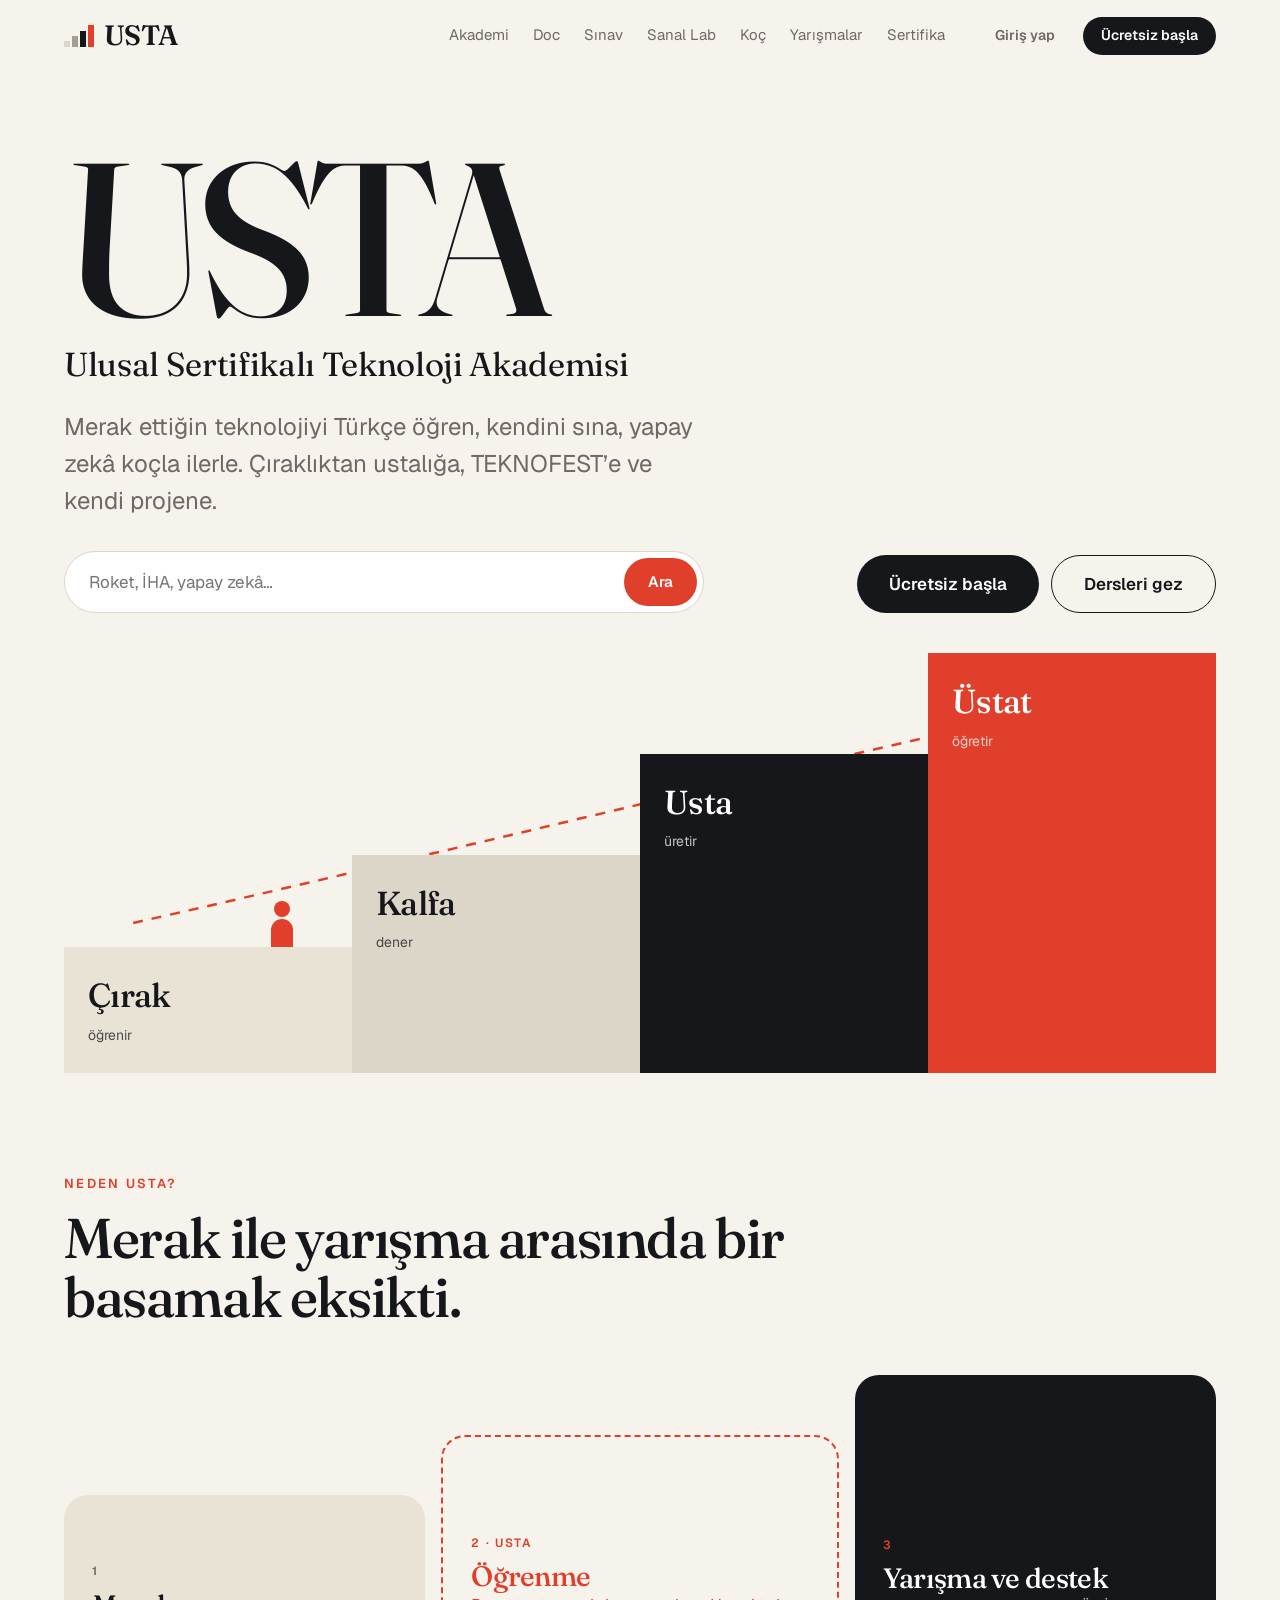
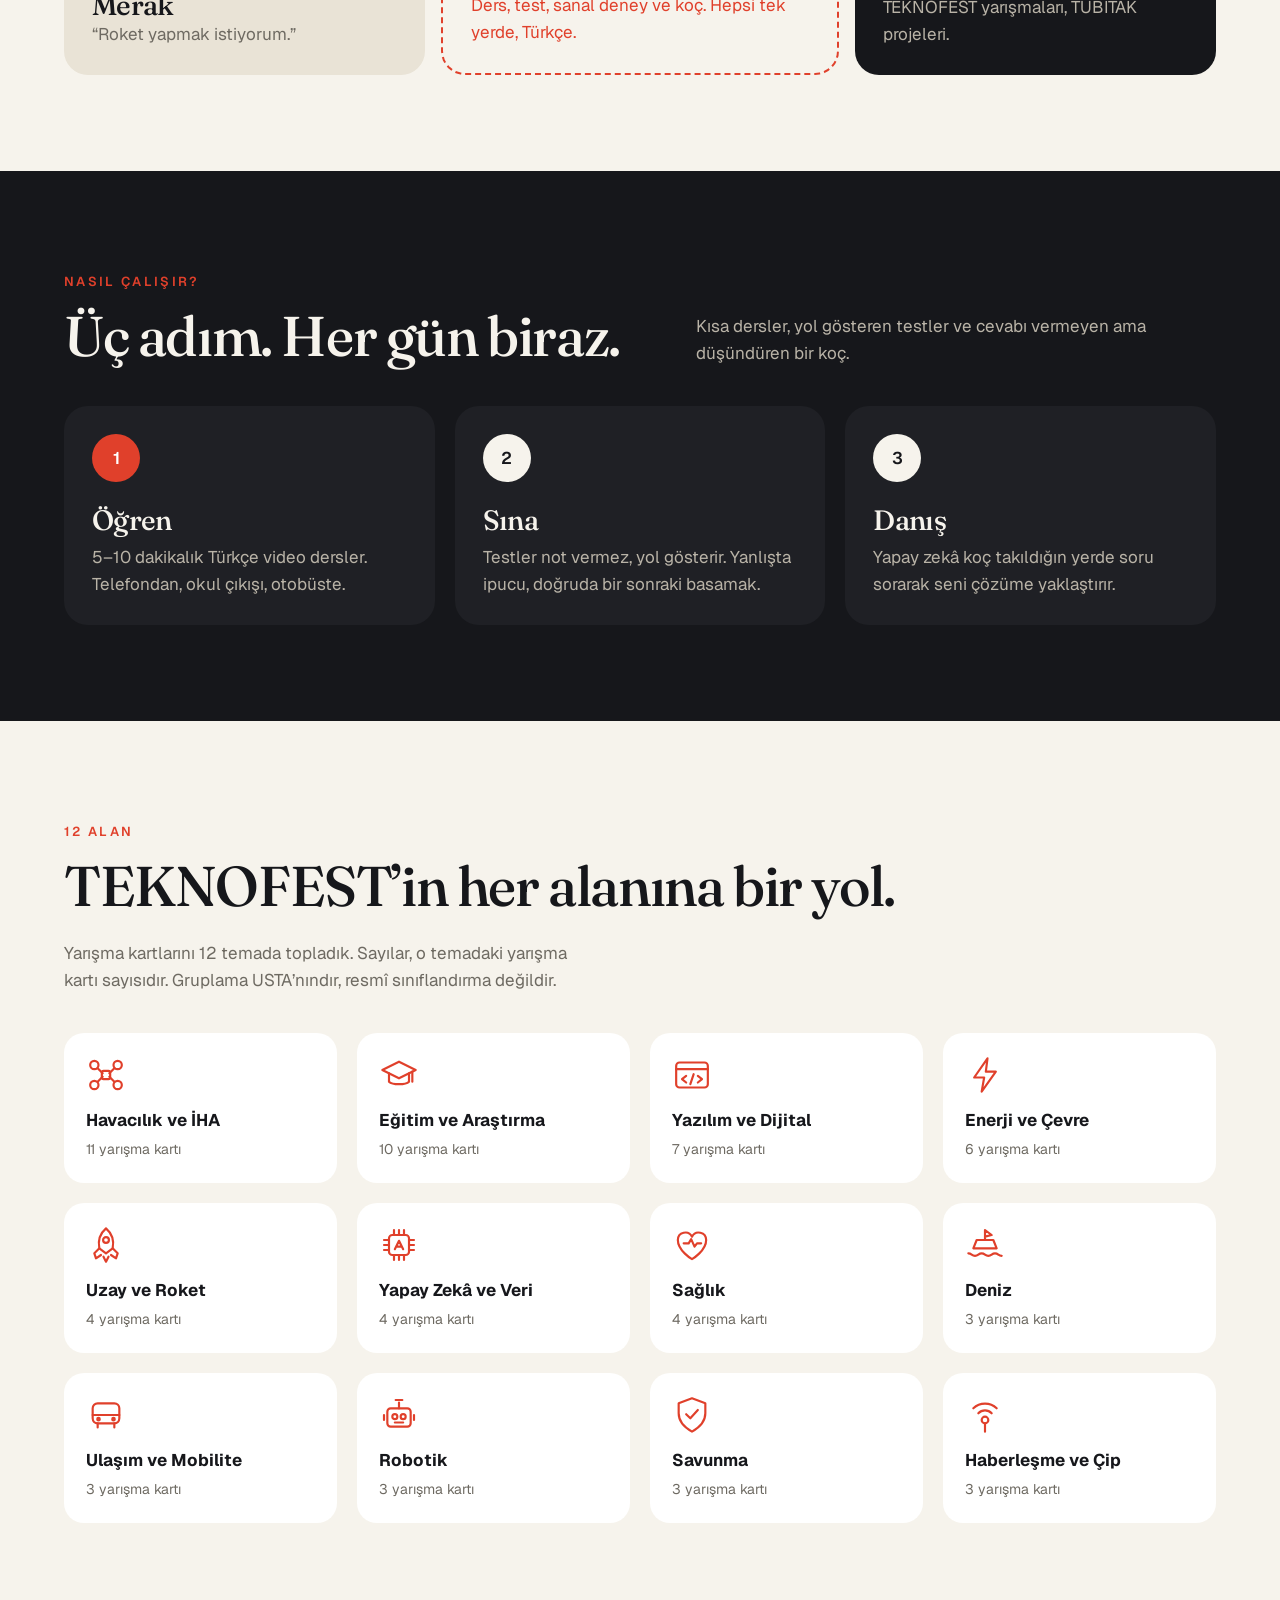
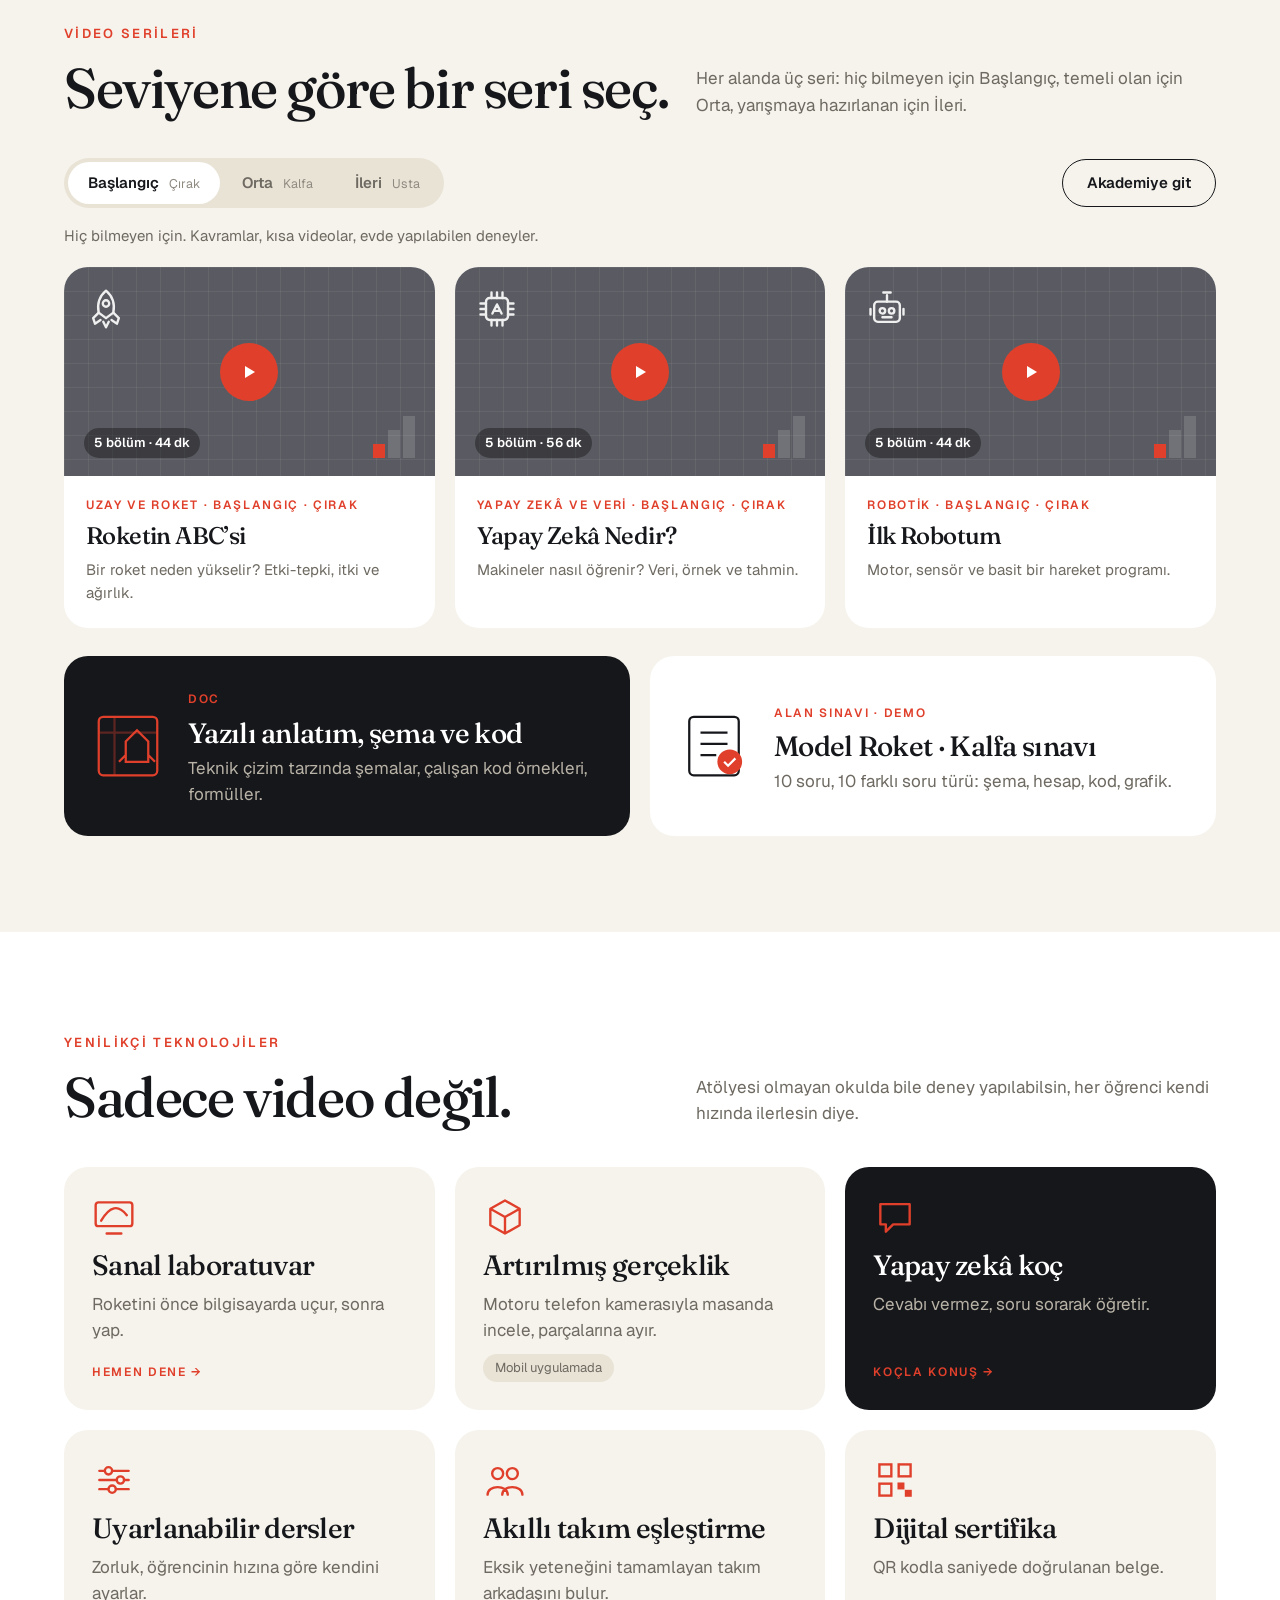
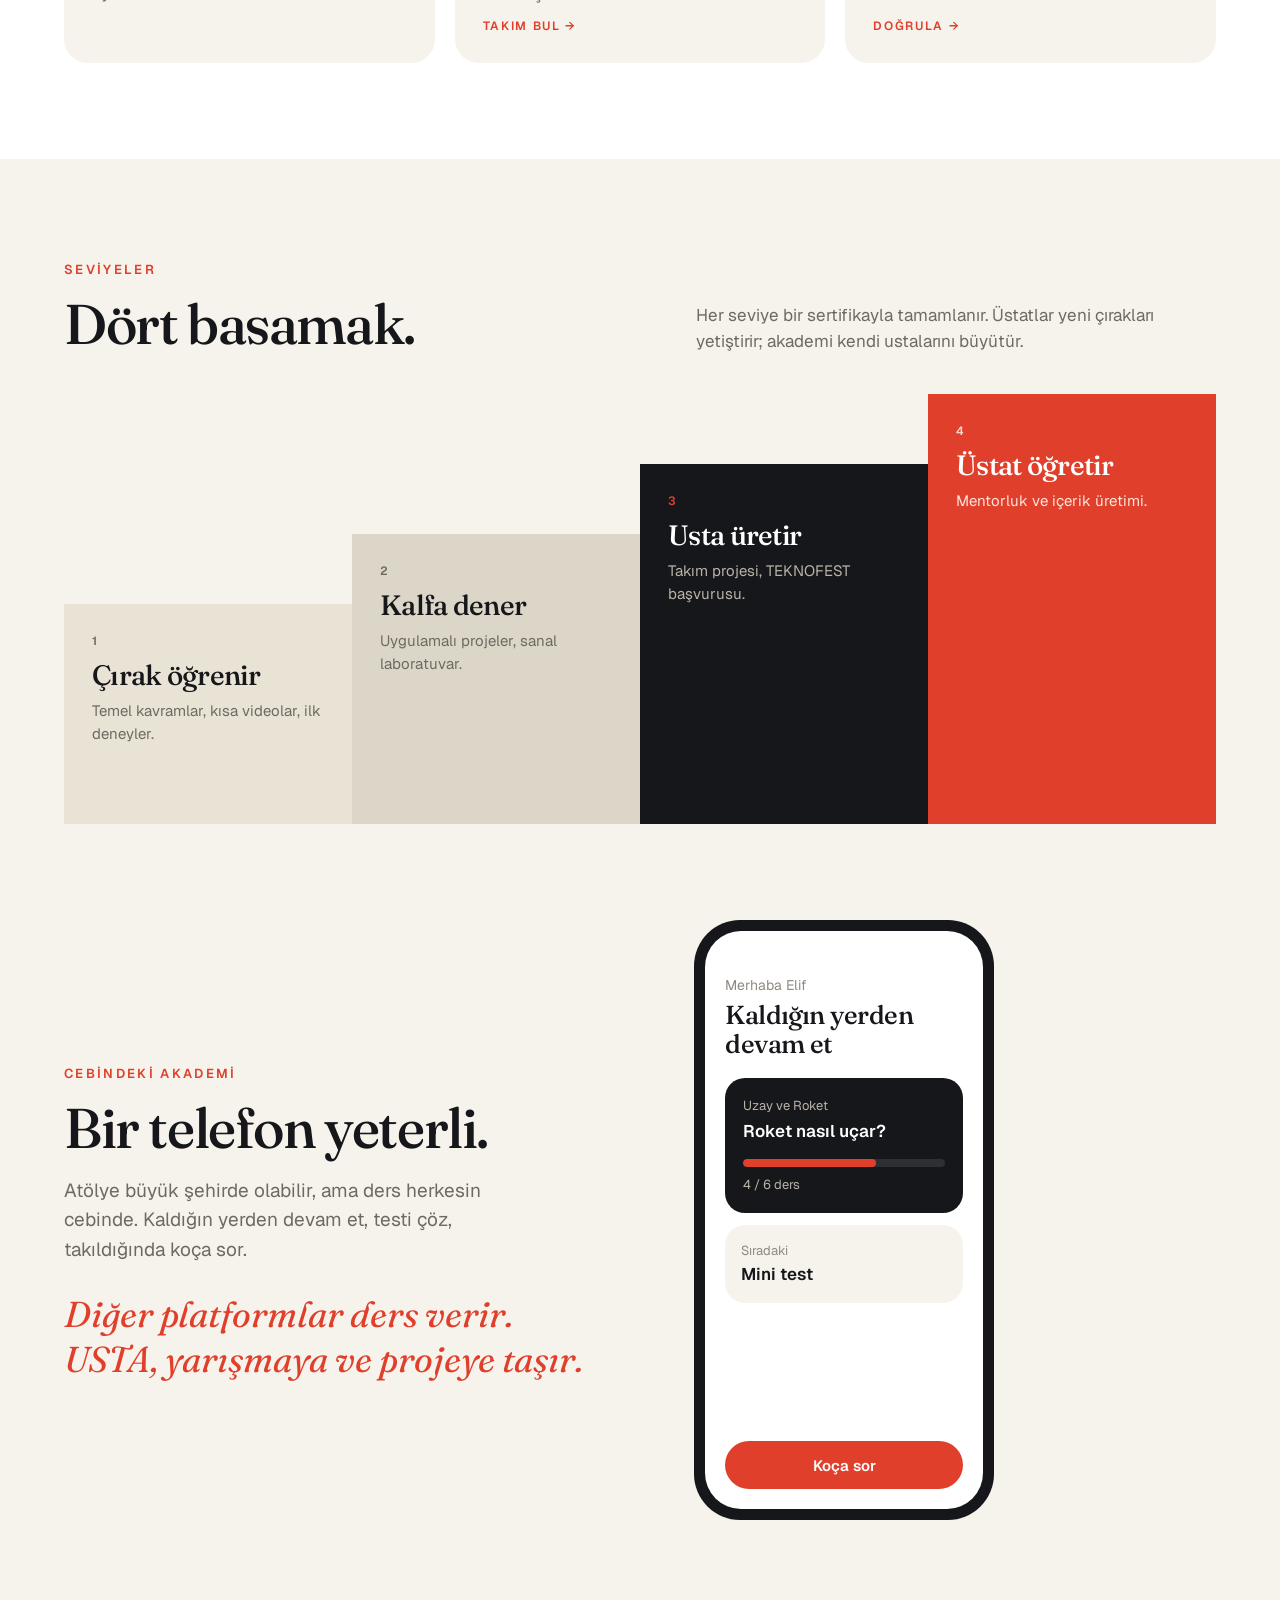
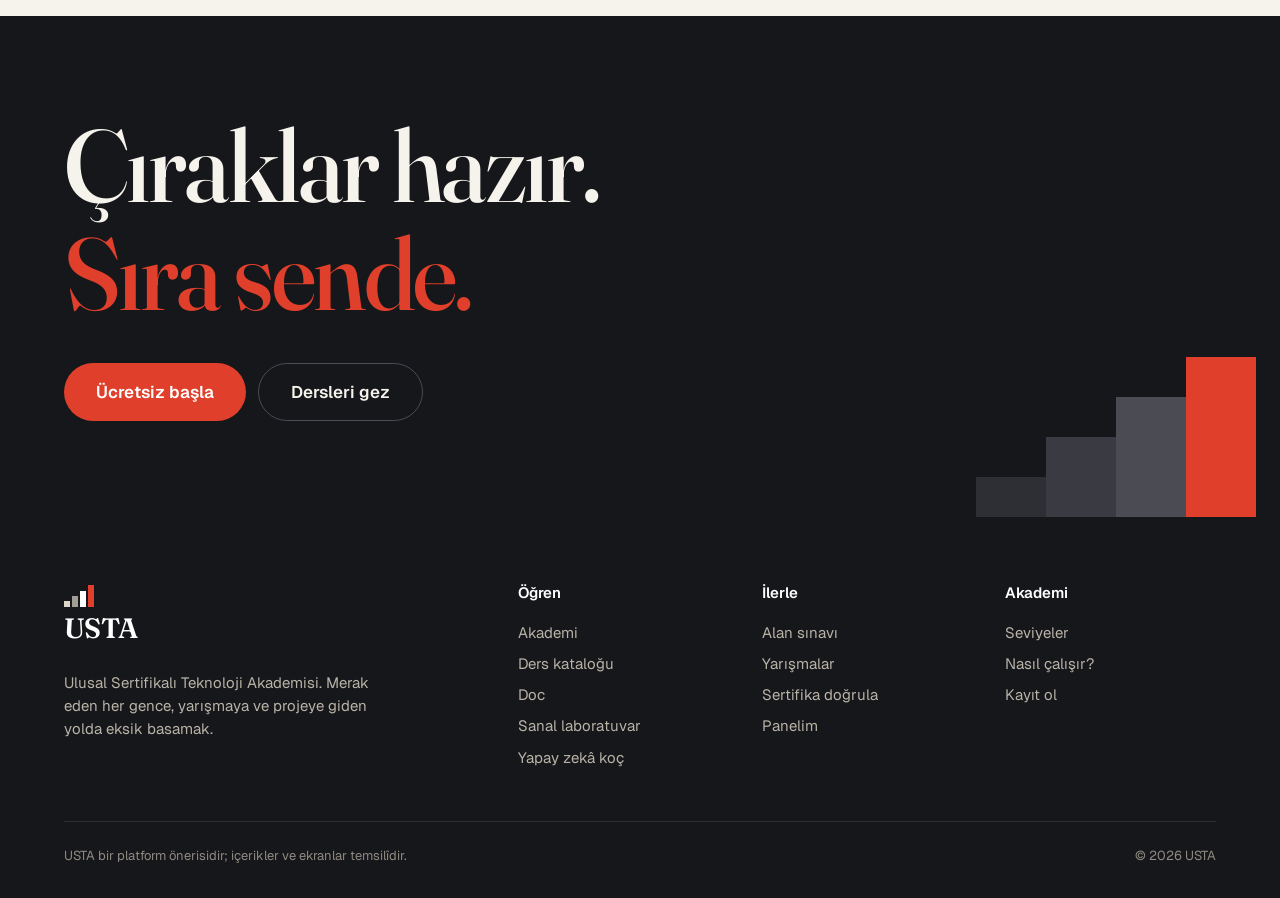
==== index.html @ 3975f26c "USTA Akademi demo sitesi Co-Authored-By: Claude Opus 5.5 <noreply@anthropic.com>" ====
<!doctype html>
<html lang="tr">
<head>
<meta charset="utf-8">
<meta name="viewport" content="width=device-width, initial-scale=1">
<title>USTA — Ulusal Sertifikalı Teknoloji Akademisi</title>
<meta name="description" content="Merak eden her genç için Türkçe teknoloji dersleri, testler, sanal laboratuvar ve yapay zekâ koç. TEKNOFEST ve TÜBİTAK projelerine giden eksik basamak.">
<link rel="preconnect" href="https://fonts.googleapis.com"><link rel="preconnect" href="https://fonts.gstatic.com" crossorigin>
<link href="https://fonts.googleapis.com/css2?family=Fraunces:opsz,wght@9..144,300..700&family=Geist:wght@400..700&display=swap" rel="stylesheet">
<link rel="stylesheet" href="assets/css/style.css">
<link rel="icon" href="data:image/svg+xml,%3Csvg xmlns='http://www.w3.org/2000/svg' viewBox='0 0 32 32'%3E%3Crect x='2' y='22' width='6' height='8' fill='%23DCD6C9'/%3E%3Crect x='9' y='16' width='6' height='14' fill='%23A39E93'/%3E%3Crect x='16' y='10' width='6' height='20' fill='%2316171B'/%3E%3Crect x='23' y='3' width='6' height='27' fill='%23E0402B'/%3E%3C/svg%3E">
<style>
  .hero .row{display:flex;justify-content:space-between;align-items:flex-end;gap:32px;flex-wrap:wrap}
  .hero .exp{font-family:var(--serif);font-size:clamp(22px,2.6vw,34px);letter-spacing:-.01em;margin-top:8px}
  .gap{display:grid;grid-template-columns:1fr 1.1fr 1fr;gap:16px;align-items:end;margin-top:48px}
  .gap .b{border-radius:24px;padding:28px;min-height:180px;display:flex;flex-direction:column;justify-content:flex-end}
  .gap .q{border:2.5px dashed var(--red);color:var(--red);min-height:240px;background:transparent}
  .tech{display:grid;grid-template-columns:repeat(3,1fr);gap:20px}
  .tech .card{display:flex;flex-direction:column;gap:10px;min-height:220px;transition:transform .2s}
  .tech .card:hover{transform:translateY(-3px)}
  .tech svg{width:44px;height:44px;color:var(--red)}
  .demo{display:grid;grid-template-columns:1.1fr 1fr;gap:56px;align-items:center}
  .levels{display:grid;grid-template-columns:repeat(4,1fr);gap:0;align-items:end}
  .levels .lv{padding:28px;display:flex;flex-direction:column;gap:8px}
  @media (max-width:960px){.tech{grid-template-columns:1fr 1fr}.demo{grid-template-columns:1fr}.demo .phones{justify-content:center}.levels{grid-template-columns:1fr 1fr}.gap{grid-template-columns:1fr}}
  @media (max-width:600px){.tech{grid-template-columns:1fr}.levels{grid-template-columns:1fr}.levels .lv{min-height:auto!important}}
</style>
</head>
<body>
<div id="site-header"></div>

<main>
<section class="hero">
  <div class="wrap">
    <h1 class="serif">USTA</h1>
    <div class="row">
      <div>
        <p class="exp">Ulusal Sertifikalı Teknoloji Akademisi</p>
        <p class="sub">Merak ettiğin teknolojiyi Türkçe öğren, kendini sına, yapay zekâ koçla ilerle. Çıraklıktan ustalığa, TEKNOFEST’e ve kendi projene.</p>
        <form class="search" action="dersler.html" role="search">
          <label class="sr" for="q">Ders ara</label>
          <input id="q" name="q" placeholder="Roket, İHA, yapay zekâ…" autocomplete="off">
          <button class="btn btn-red" type="submit">Ara</button>
        </form>
      </div>
      <div class="actions">
        <a class="btn btn-ink btn-lg" href="giris.html?k=1">Ücretsiz başla</a>
        <a class="btn btn-line btn-lg" href="dersler.html">Dersleri gez</a>
      </div>
    </div>
    <div class="stair" aria-label="Çırak, Kalfa, Usta, Üstat seviyeleri">
      <svg class="path" viewBox="0 0 1000 420" preserveAspectRatio="none" aria-hidden="true"><path d="M60 270 C 330 200, 640 110, 960 30" fill="none" stroke="#E0402B" stroke-width="2.5" stroke-dasharray="10 9" vector-effect="non-scaling-stroke"/></svg>
      <a class="s s1" href="dersler.html?l=cirak"><b>Çırak</b><span>öğrenir</span></a>
      <a class="s s2" href="dersler.html?l=kalfa"><b>Kalfa</b><span>dener</span></a>
      <a class="s s3" href="dersler.html?l=usta"><b>Usta</b><span>üretir</span></a>
      <a class="s s4" href="dersler.html?l=ustat"><b>Üstat</b><span>öğretir</span></a>
      <div class="walker" style="left:18%;bottom:30%"></div>
    </div>
  </div>
</section>

<section>
  <div class="wrap">
    <span class="eyebrow">Neden USTA?</span>
    <h2 style="margin-top:14px;max-width:820px">Merak ile yarışma arasında bir basamak eksikti.</h2>
    <div class="gap">
      <div class="b" style="background:var(--beige)"><span class="tag" style="color:var(--muted)">1</span><h3 style="margin-top:8px">Merak</h3><p class="muted">“Roket yapmak istiyorum.”</p></div>
      <div class="b q"><span class="tag">2 · USTA</span><h3 style="margin-top:8px">Öğrenme</h3><p>Ders, test, sanal deney ve koç. Hepsi tek yerde, Türkçe.</p></div>
      <div class="b card-dark" style="min-height:300px"><span class="tag">3</span><h3 style="margin-top:8px">Yarışma ve destek</h3><p style="color:#B9B3A7">TEKNOFEST yarışmaları, TÜBİTAK projeleri.</p></div>
    </div>
  </div>
</section>

<section id="nasil" class="dark">
  <div class="wrap">
    <div class="head"><div><span class="eyebrow">Nasıl çalışır?</span><h2 style="margin-top:14px">Üç adım. Her gün biraz.</h2></div><p>Kısa dersler, yol gösteren testler ve cevabı vermeyen ama düşündüren bir koç.</p></div>
    <div class="grid g3">
      <div class="card" style="background:#1F2025;color:var(--paper)"><div class="step-n" style="background:var(--red)">1</div><h3 style="margin-top:22px">Öğren</h3><p class="muted" style="margin-top:8px">5–10 dakikalık Türkçe video dersler. Telefondan, okul çıkışı, otobüste.</p></div>
      <div class="card" style="background:#1F2025;color:var(--paper)"><div class="step-n" style="background:var(--paper);color:var(--ink)">2</div><h3 style="margin-top:22px">Sına</h3><p class="muted" style="margin-top:8px">Testler not vermez, yol gösterir. Yanlışta ipucu, doğruda bir sonraki basamak.</p></div>
      <div class="card" style="background:#1F2025;color:var(--paper)"><div class="step-n" style="background:var(--paper);color:var(--ink)">3</div><h3 style="margin-top:22px">Danış</h3><p class="muted" style="margin-top:8px">Yapay zekâ koç takıldığın yerde soru sorarak seni çözüme yaklaştırır.</p></div>
    </div>
  </div>
</section>

<section>
  <div class="wrap">
    <div class="head"><div><span class="eyebrow">12 alan</span><h2 style="margin-top:14px">TEKNOFEST’in her alanına bir yol.</h2></div><p>Yarışma kartlarını 12 temada topladık. Sayılar, o temadaki yarışma kartı sayısıdır. Gruplama USTA’nındır, resmî sınıflandırma değildir.</p></div>
    <div class="grid g4" id="areas"></div>
  </div>
</section>

<section style="padding-top:0">
  <div class="wrap">
    <div class="head"><div><span class="eyebrow">Video serileri</span><h2 style="margin-top:14px">Seviyene göre bir seri seç.</h2></div><p>Her alanda üç seri: hiç bilmeyen için Başlangıç, temeli olan için Orta, yarışmaya hazırlanan için İleri.</p></div>
    <div style="display:flex;justify-content:space-between;align-items:center;gap:16px;flex-wrap:wrap;margin-bottom:24px"><div class="tabs-lv" id="lvtabs"></div><a class="btn btn-line" href="akademi.html">Akademiye git</a></div>
    <p class="muted" id="lvdesc" style="font-size:15px;margin:-8px 0 20px"></p>
    <div class="grid g3" id="popular"></div>
    <div class="grid g2" style="margin-top:28px">
      <a class="card card-dark" href="doc.html" style="display:flex;gap:24px;align-items:center"><svg viewBox="0 0 64 64" width="72" height="72" fill="none" stroke="currentColor" stroke-width="2" style="flex-shrink:0;color:var(--red)"><rect x="6" y="6" width="52" height="52" rx="4"/><path d="M6 20H58M20 6V58" stroke-opacity=".35"/><path d="M30 46V28L40 18L50 28V46ZM30 40L24 46M50 40L56 46"/></svg><span><span class="tag">Doc</span><h3 style="color:#fff;margin-top:6px">Yazılı anlatım, şema ve kod</h3><p style="color:#B9B3A7;margin-top:6px">Teknik çizim tarzında şemalar, çalışan kod örnekleri, formüller.</p></span></a>
      <a class="card" href="sinav.html" style="display:flex;gap:24px;align-items:center;background:var(--white)"><svg viewBox="0 0 64 64" width="72" height="72" fill="none" stroke="currentColor" stroke-width="2" style="flex-shrink:0"><rect x="10" y="6" width="44" height="52" rx="4"/><path d="M20 20H44M20 30H44M20 40H34"/><circle cx="46" cy="46" r="10" fill="var(--red)" stroke="var(--red)"/><path d="M41 46l3.5 3.5L51 43" stroke="#fff"/></svg><span><span class="tag">Alan sınavı · Demo</span><h3 style="margin-top:6px">Model Roket · Kalfa sınavı</h3><p class="muted" style="margin-top:6px">10 soru, 10 farklı soru türü: şema, hesap, kod, grafik.</p></span></a>
    </div>
  </div>
</section>

<section style="background:var(--white)">
  <div class="wrap">
    <div class="head"><div><span class="eyebrow">Yenilikçi teknolojiler</span><h2 style="margin-top:14px">Sadece video değil.</h2></div><p>Atölyesi olmayan okulda bile deney yapılabilsin, her öğrenci kendi hızında ilerlesin diye.</p></div>
    <div class="tech">
      <a class="card" style="background:var(--paper)" href="lab.html"><svg viewBox="0 0 48 48" fill="none" stroke="currentColor" stroke-width="2.6" stroke-linecap="round"><rect x="4" y="8" width="40" height="26" rx="3"/><path d="M16 42H32M10 28Q24 4 38 22"/></svg><h3>Sanal laboratuvar</h3><p class="muted">Roketini önce bilgisayarda uçur, sonra yap.</p><span class="tag" style="margin-top:auto">Hemen dene →</span></a>
      <div class="card" style="background:var(--paper)"><svg viewBox="0 0 48 48" fill="none" stroke="currentColor" stroke-width="2.6" stroke-linejoin="round"><path d="M24 6L40 15V33L24 42L8 33V15ZM8 15L24 24L40 15M24 24V42"/></svg><h3>Artırılmış gerçeklik</h3><p class="muted">Motoru telefon kamerasıyla masanda incele, parçalarına ayır.</p><span class="badge" style="margin-top:auto;align-self:flex-start">Mobil uygulamada</span></div>
      <a class="card card-dark" href="koc.html"><svg viewBox="0 0 48 48" fill="none" stroke="currentColor" stroke-width="2.6" stroke-linecap="round" stroke-linejoin="round"><path d="M8 10H40V32H22L14 40V32H8Z"/></svg><h3>Yapay zekâ koç</h3><p style="color:#B9B3A7">Cevabı vermez, soru sorarak öğretir.</p><span class="tag" style="margin-top:auto">Koçla konuş →</span></a>
      <div class="card" style="background:var(--paper)"><svg viewBox="0 0 48 48" fill="none" stroke="currentColor" stroke-width="2.6" stroke-linecap="round"><path d="M8 14H40M8 24H40M8 34H40"/><circle cx="18" cy="14" r="4" fill="#F6F3EC"/><circle cx="31" cy="24" r="4" fill="#F6F3EC"/><circle cx="22" cy="34" r="4" fill="#F6F3EC"/></svg><h3>Uyarlanabilir dersler</h3><p class="muted">Zorluk, öğrencinin hızına göre kendini ayarlar.</p></div>
      <a class="card" style="background:var(--paper)" href="yarismalar.html"><svg viewBox="0 0 48 48" fill="none" stroke="currentColor" stroke-width="2.6" stroke-linecap="round"><circle cx="16" cy="17" r="6"/><circle cx="32" cy="17" r="6"/><path d="M5 40C5 29 27 29 27 40M21 40C21 29 43 29 43 40"/></svg><h3>Akıllı takım eşleştirme</h3><p class="muted">Eksik yeteneğini tamamlayan takım arkadaşını bulur.</p><span class="tag" style="margin-top:auto">Takım bul →</span></a>
      <a class="card" style="background:var(--paper)" href="sertifika.html"><svg viewBox="0 0 48 48" fill="none" stroke="currentColor" stroke-width="2.6"><rect x="7" y="7" width="13" height="13"/><rect x="28" y="7" width="13" height="13"/><rect x="7" y="28" width="13" height="13"/><rect x="28" y="28" width="5" height="5" fill="currentColor"/><rect x="36" y="36" width="5" height="5" fill="currentColor"/></svg><h3>Dijital sertifika</h3><p class="muted">QR kodla saniyede doğrulanan belge.</p><span class="tag" style="margin-top:auto">Doğrula →</span></a>
    </div>
  </div>
</section>

<section id="seviyeler">
  <div class="wrap">
    <div class="head"><div><span class="eyebrow">Seviyeler</span><h2 style="margin-top:14px">Dört basamak.</h2></div><p>Her seviye bir sertifikayla tamamlanır. Üstatlar yeni çırakları yetiştirir; akademi kendi ustalarını büyütür.</p></div>
    <div class="levels">
      <div class="lv" style="background:var(--beige);min-height:220px"><span class="tag" style="color:var(--muted)">1</span><h3>Çırak öğrenir</h3><p class="muted" style="font-size:15px">Temel kavramlar, kısa videolar, ilk deneyler.</p></div>
      <div class="lv" style="background:var(--line);min-height:290px"><span class="tag" style="color:var(--muted)">2</span><h3>Kalfa dener</h3><p class="muted" style="font-size:15px">Uygulamalı projeler, sanal laboratuvar.</p></div>
      <div class="lv card-dark" style="min-height:360px"><span class="tag">3</span><h3>Usta üretir</h3><p style="font-size:15px;color:#B9B3A7">Takım projesi, TEKNOFEST başvurusu.</p></div>
      <div class="lv redbg" style="min-height:430px"><span class="tag" style="color:var(--red-3)">4</span><h3>Üstat öğretir</h3><p style="font-size:15px;color:#FFE3DC">Mentorluk ve içerik üretimi.</p></div>
    </div>
  </div>
</section>

<section style="padding-top:0">
  <div class="wrap demo">
    <div>
      <span class="eyebrow">Cebindeki akademi</span>
      <h2 style="margin-top:14px">Bir telefon yeterli.</h2>
      <p class="muted" style="margin-top:18px;font-size:19px;max-width:480px">Atölye büyük şehirde olabilir, ama ders herkesin cebinde. Kaldığın yerden devam et, testi çöz, takıldığında koça sor.</p>
      <p class="quote" style="margin-top:28px;max-width:520px">Diğer platformlar ders verir. USTA, yarışmaya ve projeye taşır.</p>
    </div>
    <div class="phones" style="display:flex;gap:20px">
      <div class="phone"><div class="screen">
        <p style="font-size:14px;color:var(--muted-2)">Merhaba <span data-username>Elif</span></p>
        <p class="serif" style="font-size:26px;line-height:1.1;margin-top:4px">Kaldığın yerden devam et</p>
        <div class="card-dark" style="border-radius:20px;padding:18px;margin-top:20px"><p style="font-size:13px;color:#B9B3A7">Uzay ve Roket</p><p style="font-weight:600;margin-top:2px">Roket nasıl uçar?</p><div class="bar" style="margin-top:14px"><i style="width:66%"></i></div><p style="font-size:13px;color:#B9B3A7;margin-top:8px">4 / 6 ders</p></div>
        <div style="background:var(--paper);border-radius:20px;padding:16px;margin-top:12px"><p style="font-size:13px;color:var(--muted-2)">Sıradaki</p><p style="font-weight:600">Mini test</p></div>
        <a href="koc.html" class="btn btn-red" style="margin-top:auto">Koça sor</a>
      </div></div>
    </div>
  </div>
</section>

<section class="dark" style="position:relative;overflow:hidden">
  <div class="wrap">
    <h2 style="font-size:clamp(48px,8vw,104px)">Çıraklar hazır.<br><span style="color:var(--red)">Sıra sende.</span></h2>
    <div style="display:flex;gap:12px;margin-top:36px;flex-wrap:wrap"><a class="btn btn-red btn-lg" href="giris.html?k=1">Ücretsiz başla</a><a class="btn btn-lg" style="border:1.5px solid #4A4B53;color:var(--paper)" href="dersler.html">Dersleri gez</a></div>
  </div>
  <div style="position:absolute;right:24px;bottom:0;display:flex;align-items:flex-end" aria-hidden="true"><i style="width:70px;height:40px;background:#2E2F35"></i><i style="width:70px;height:80px;background:#3A3B42"></i><i style="width:70px;height:120px;background:#4A4B53"></i><i style="width:70px;height:160px;background:var(--red)"></i></div>
</section>
</main>

<div id="site-footer"></div>
<script src="assets/js/data.js"></script>
<script src="assets/js/app.js"></script>
<script src="assets/js/series.js"></script>
<script>
  document.getElementById('areas').innerHTML = USTA.areas.map(function (a) {
    return '<a class="tile" href="dersler.html?a=' + a.id + '">' + USTA.icon(a.icon, 'ic') + '<b style="margin-top:auto;font-size:17px">' + a.name + '</b><span class="muted" style="font-size:14px">' + a.cards + ' yarışma kartı</span></a>';
  }).join('');
  (function () {
    var PICK = { cirak: ['uzay', 'yapayzeka', 'robotik'], kalfa: ['uzay', 'havacilik', 'enerji'], usta: ['uzay', 'yapayzeka', 'havacilik'] }, cur = 'cirak';
    function draw() {
      document.getElementById('lvtabs').innerHTML = USTA.tiers.map(function (t) { return '<button class="' + (t.id === cur ? 'on' : '') + '" data-t="' + t.id + '">' + t.name + ' <small>' + t.level + '</small></button>'; }).join('');
      document.getElementById('lvdesc').textContent = USTA.tierById(cur).desc;
      document.getElementById('popular').innerHTML = PICK[cur].map(function (a) { return USTA.seriesCard(USTA.seriesById(a + '-' + cur), { showArea: true }); }).join('');
    }
    document.getElementById('lvtabs').onclick = function (e) { var b = e.target.closest('[data-t]'); if (b) { cur = b.dataset.t; draw(); } };
    draw();
  })();
  var u = USTA.user(); if (u) document.querySelectorAll('[data-username]').forEach(function (e) { e.textContent = u.name.split(' ')[0]; });
</script>
</body>
</html>
---- assets/css/style.css ----
/* USTA — Ulusal Sertifikalı Teknoloji Akademisi */
:root{
  --paper:#F6F3EC; --ink:#16171B; --red:#E0402B; --red-2:#FBE4DE; --red-3:#FFD3C9;
  --muted:#6E6A62; --muted-2:#8F8A80; --muted-3:#A39E93; --line:#DCD6C9; --beige:#E9E3D6;
  --dark-2:#2E2F35; --dark-3:#3A3B42; --white:#FFFFFF; --ok:#2F7D5B;
  --serif:'Fraunces', Georgia, serif; --sans:'Geist', Arial, sans-serif;
  --radius:24px; --wrap:1200px;
}
*{box-sizing:border-box;margin:0;padding:0}
html{scroll-behavior:smooth}
body{background:var(--paper);color:var(--ink);font-family:var(--sans);font-size:17px;line-height:1.55;-webkit-font-smoothing:antialiased}
a{color:inherit;text-decoration:none}
img,svg{display:block;max-width:100%}
button,input,select,textarea{font:inherit;color:inherit}
button{cursor:pointer;border:0;background:none}
.wrap{max-width:var(--wrap);margin:0 auto;padding:0 24px}
.serif{font-family:var(--serif);font-weight:500;letter-spacing:-.02em}
.eyebrow{font-size:13px;font-weight:600;letter-spacing:.18em;text-transform:uppercase;color:var(--red)}
.muted{color:var(--muted)}
h1,h2,h3{font-family:var(--serif);font-weight:500;letter-spacing:-.025em;line-height:1.05}
h1{font-size:clamp(44px,7vw,88px)}
h2{font-size:clamp(34px,4.6vw,56px)}
h3{font-size:clamp(22px,2.4vw,28px);line-height:1.15}
section{padding:96px 0}
.sr{position:absolute;width:1px;height:1px;overflow:hidden;clip:rect(0 0 0 0)}
[hidden]{display:none!important}

/* header */
.top{position:sticky;top:0;z-index:50;background:rgba(246,243,236,.92);backdrop-filter:blur(10px);border-bottom:1px solid transparent;transition:border-color .2s}
.top.scrolled{border-color:var(--line)}
.top .wrap{display:flex;align-items:center;gap:32px;height:72px}
.logo{display:flex;align-items:center;gap:10px;font-family:var(--serif);font-size:28px;font-weight:600;letter-spacing:-.02em}
.logo .steps{display:flex;align-items:flex-end;gap:2px;height:22px}
.logo .steps i{display:block;width:6px;background:var(--ink)}
.logo .steps i:nth-child(1){height:6px;background:var(--line)}
.logo .steps i:nth-child(2){height:11px;background:var(--muted-3)}
.logo .steps i:nth-child(3){height:16px}
.logo .steps i:nth-child(4){height:22px;background:var(--red)}
.nav{display:flex;gap:24px;margin-left:auto;font-size:15px;color:var(--muted)}
.nav a{padding:6px 0;border-bottom:2px solid transparent}
.nav a:hover{color:var(--ink)}
.nav a.on{color:var(--ink);border-color:var(--red)}
.top .cta{display:flex;gap:10px;align-items:center}
.menu-btn{display:none;width:44px;height:44px;border-radius:12px;align-items:center;justify-content:center}
.menu-btn span,.menu-btn span::before,.menu-btn span::after{display:block;width:20px;height:2px;background:var(--ink);position:relative;content:''}
.menu-btn span::before{position:absolute;top:-6px}.menu-btn span::after{position:absolute;top:6px}

/* buttons */
.btn{display:inline-flex;align-items:center;justify-content:center;gap:10px;height:48px;padding:0 24px;border-radius:999px;font-size:15px;font-weight:600;transition:transform .15s, background .15s}
.btn:hover{transform:translateY(-1px)}
.btn-ink{background:var(--ink);color:var(--white)}
.btn-red{background:var(--red);color:var(--white)}
.btn-red:hover{background:#C93622}
.btn-line{border:1.5px solid var(--ink)}
.btn-ghost{color:var(--muted)}
.btn-sm{height:38px;padding:0 18px;font-size:14px}
.btn-lg{height:58px;padding:0 32px;font-size:17px}
.btn[disabled]{opacity:.4;pointer-events:none}

/* cards, chips */
.card{background:var(--white);border-radius:var(--radius);padding:28px}
.card-dark{background:var(--ink);color:var(--white)}
.chip{display:inline-flex;align-items:center;gap:8px;height:38px;padding:0 16px;border-radius:999px;background:var(--white);font-size:14px;border:1.5px solid transparent;white-space:nowrap}
.chip.on{background:var(--ink);color:var(--white)}
.chip:hover{border-color:var(--line)}
.tag{display:inline-block;font-size:12px;font-weight:600;letter-spacing:.14em;text-transform:uppercase;color:var(--red)}
.badge{display:inline-flex;align-items:center;height:28px;padding:0 12px;border-radius:999px;background:var(--beige);font-size:13px;color:var(--muted)}
.bar{height:8px;border-radius:4px;background:var(--beige);overflow:hidden}
.bar i{display:block;height:100%;background:var(--red);border-radius:4px;transition:width .5s}
.card-dark .bar{background:var(--dark-2)}
.grid{display:grid;gap:20px}
.g2{grid-template-columns:repeat(2,1fr)}.g3{grid-template-columns:repeat(3,1fr)}.g4{grid-template-columns:repeat(4,1fr)}

/* hero */
.hero{padding:72px 0 0;overflow:hidden}
.hero h1{font-size:clamp(88px,17vw,220px);line-height:.85;letter-spacing:-.05em}
.hero .sub{font-size:clamp(18px,2vw,24px);color:var(--muted);margin-top:18px;max-width:640px}
.hero .actions{display:flex;flex-wrap:wrap;gap:12px;margin-top:32px}
.search{display:flex;align-items:center;background:var(--white);border:1.5px solid var(--line);border-radius:999px;padding:6px 6px 6px 24px;max-width:640px;margin-top:32px}
.search input{flex:1;border:0;outline:0;background:none;font-size:17px;min-width:0}
.stair{position:relative;height:420px;margin-top:40px}
.stair .s{position:absolute;bottom:0;width:25%;padding:22px 24px;display:flex;flex-direction:column;justify-content:flex-start;transition:transform .3s}
.stair .s:hover{transform:translateY(-8px)}
.stair .s b{font-family:var(--serif);font-weight:500;font-size:clamp(22px,2.6vw,34px);letter-spacing:-.02em}
.stair .s span{font-size:14px;margin-top:4px;opacity:.75}
.stair .s1{left:0;height:30%;background:var(--beige)}
.stair .s2{left:25%;height:52%;background:var(--line)}
.stair .s3{left:50%;height:76%;background:var(--ink);color:var(--white)}
.stair .s4{left:75%;height:100%;background:var(--red);color:var(--white)}
.stair svg.path{position:absolute;inset:0;width:100%;height:100%;pointer-events:none}
.walker{position:absolute;left:5%;bottom:30%;width:22px;height:46px}
.walker::before{content:'';position:absolute;top:0;left:3px;width:16px;height:16px;border-radius:50%;background:var(--red)}
.walker::after{content:'';position:absolute;bottom:0;left:0;width:22px;height:28px;border-radius:11px 11px 0 0;background:var(--red)}

/* sections */
.head{display:flex;align-items:flex-end;justify-content:space-between;gap:24px;margin-bottom:40px;flex-wrap:wrap}
.head p{max-width:520px;color:var(--muted)}
.dark{background:var(--ink);color:var(--paper)}
.dark .muted,.dark .head p{color:#B9B3A7}
.redbg{background:var(--red);color:var(--white)}
.step-n{width:48px;height:48px;border-radius:50%;background:var(--ink);color:var(--white);display:flex;align-items:center;justify-content:center;font-weight:600}
.tile{background:var(--white);border-radius:20px;padding:22px;display:flex;flex-direction:column;gap:6px;transition:transform .2s, box-shadow .2s;min-height:150px}
.tile:hover{transform:translateY(-3px);box-shadow:0 12px 32px rgba(22,23,27,.07)}
.tile .n{font-family:var(--serif);font-size:40px;line-height:1;color:var(--red)}
.tile .ic{width:40px;height:40px;color:var(--red)}
.course{background:var(--white);border-radius:var(--radius);overflow:hidden;display:flex;flex-direction:column;transition:transform .2s, box-shadow .2s}
.course:hover{transform:translateY(-4px);box-shadow:0 16px 40px rgba(22,23,27,.08)}
.course .thumb{height:150px;position:relative;display:flex;align-items:flex-end;padding:18px;color:var(--white)}
.course .thumb svg{position:absolute;right:18px;top:18px;width:56px;height:56px;opacity:.95}
.course .body{padding:22px 22px 24px;display:flex;flex-direction:column;gap:8px;flex:1}
.course .meta{display:flex;gap:14px;font-size:13px;color:var(--muted-2);margin-top:auto;padding-top:10px}
.lv-cirak{background:var(--muted-3)}.lv-kalfa{background:var(--muted)}.lv-usta{background:var(--ink)}.lv-ustat{background:var(--red)}
.quote{font-family:var(--serif);font-style:italic;font-size:clamp(24px,3vw,36px);line-height:1.25;color:var(--red)}

/* footer */
.foot{background:var(--ink);color:#B9B3A7;padding:64px 0 32px;font-size:15px}
.foot .cols{display:grid;grid-template-columns:2fr 1fr 1fr 1fr;gap:32px}
.foot b{display:block;color:var(--white);margin-bottom:12px;font-weight:600}
.foot a{display:block;padding:4px 0}
.foot a:hover{color:var(--white)}
.foot .logo{color:var(--white)}
.foot .logo .steps i:nth-child(3){background:var(--white)}
.foot .legal{border-top:1px solid var(--dark-2);margin-top:48px;padding-top:24px;display:flex;justify-content:space-between;gap:16px;flex-wrap:wrap;font-size:13px;color:#8F8A80}

/* forms */
.field{display:flex;flex-direction:column;gap:8px;margin-bottom:18px}
.field label{font-size:14px;font-weight:600}
.input{height:52px;border:1.5px solid var(--line);border-radius:14px;padding:0 18px;background:var(--white);outline:0;transition:border-color .15s}
.input:focus{border-color:var(--ink)}
textarea.input{height:auto;padding:14px 18px;resize:none}

/* toast */
.toast{position:fixed;left:50%;bottom:28px;transform:translate(-50%,120px);background:var(--ink);color:var(--white);padding:14px 24px;border-radius:999px;font-size:15px;z-index:100;transition:transform .3s}
.toast.show{transform:translate(-50%,0)}

/* phone */
.phone{width:300px;height:600px;background:var(--ink);border-radius:46px;padding:11px;flex-shrink:0}
.phone .screen{width:100%;height:100%;background:var(--white);border-radius:36px;padding:44px 20px 20px;display:flex;flex-direction:column;overflow:hidden}

@media (max-width:1140px){
  .nav{display:none;position:absolute;top:72px;left:0;right:0;flex-direction:column;gap:0;background:var(--paper);border-bottom:1px solid var(--line);padding:8px 24px 20px}
  .nav.open{display:flex}
  .nav a{padding:14px 0;border:0;border-bottom:1px solid var(--line)}
  .menu-btn{display:flex}
  .top .cta{margin-left:auto}
}
@media (max-width:960px){
  .top .cta .btn-ghost{display:none}
  .g3,.g4{grid-template-columns:repeat(2,1fr)}
  .foot .cols{grid-template-columns:1fr 1fr}
  section{padding:72px 0}
  .stair{height:300px}
  .stair .s span{display:none}
}
@media (max-width:600px){
  .wrap{padding:0 16px}
  .g2,.g3,.g4{grid-template-columns:1fr}
  .top .wrap{gap:12px}
  .top .cta .btn-ink{display:none}
  .stair{height:240px}
  .stair .s{padding:12px}
  .foot .cols{grid-template-columns:1fr}
}

/* video serileri */
.series{background:var(--white);border-radius:var(--radius);overflow:hidden;display:flex;flex-direction:column;transition:transform .2s, box-shadow .2s;text-align:left}
.series:hover{transform:translateY(-4px);box-shadow:0 16px 40px rgba(22,23,27,.08)}
.series .cover{aspect-ratio:16/9;position:relative;color:#fff;overflow:hidden;background:var(--ink)}
.series .cover::before{content:'';position:absolute;inset:0;background-image:linear-gradient(rgba(255,255,255,.06) 1px,transparent 1px),linear-gradient(90deg,rgba(255,255,255,.06) 1px,transparent 1px);background-size:24px 24px}
.series .cover-cirak{background:#5A5B62}.series .cover-kalfa{background:var(--dark-2)}.series .cover-usta{background:var(--ink)}
.series .cover .ci{position:absolute;left:20px;top:20px;width:44px;height:44px;opacity:.9}
.series .cover .ep{position:absolute;left:20px;bottom:18px;font-size:13px;font-weight:600;background:rgba(0,0,0,.35);padding:5px 10px;border-radius:999px}
.series .cover .play{position:absolute;left:50%;top:50%;transform:translate(-50%,-50%);width:58px;height:58px;border-radius:50%;background:var(--red);display:flex;align-items:center;justify-content:center;transition:transform .2s}
.series:hover .play{transform:translate(-50%,-50%) scale(1.08)}
.series .cover .st{position:absolute;right:20px;bottom:18px;display:flex;align-items:flex-end;gap:3px}
.series .cover .st i{display:block;width:12px}
.series .sb{padding:20px 22px 24px;display:flex;flex-direction:column;gap:8px;flex:1}
.series .sb h3{font-size:24px}
.series .sb p{font-size:15px}
.demo-pill{display:inline-flex;align-items:center;gap:8px;height:30px;padding:0 12px;border-radius:999px;background:var(--red-2);color:var(--red);font-size:12px;font-weight:700;letter-spacing:.12em;text-transform:uppercase}
.demo-pill::before{content:'';width:7px;height:7px;border-radius:50%;background:var(--red)}
.tabs-lv{display:inline-flex;background:var(--beige);border-radius:999px;padding:4px;gap:2px;flex-wrap:wrap}
.tabs-lv button{height:42px;padding:0 20px;border-radius:999px;font-weight:600;font-size:15px;color:var(--muted)}
.tabs-lv button.on{background:var(--white);color:var(--ink)}
.tabs-lv button small{font-weight:400;color:var(--muted-2);margin-left:6px}
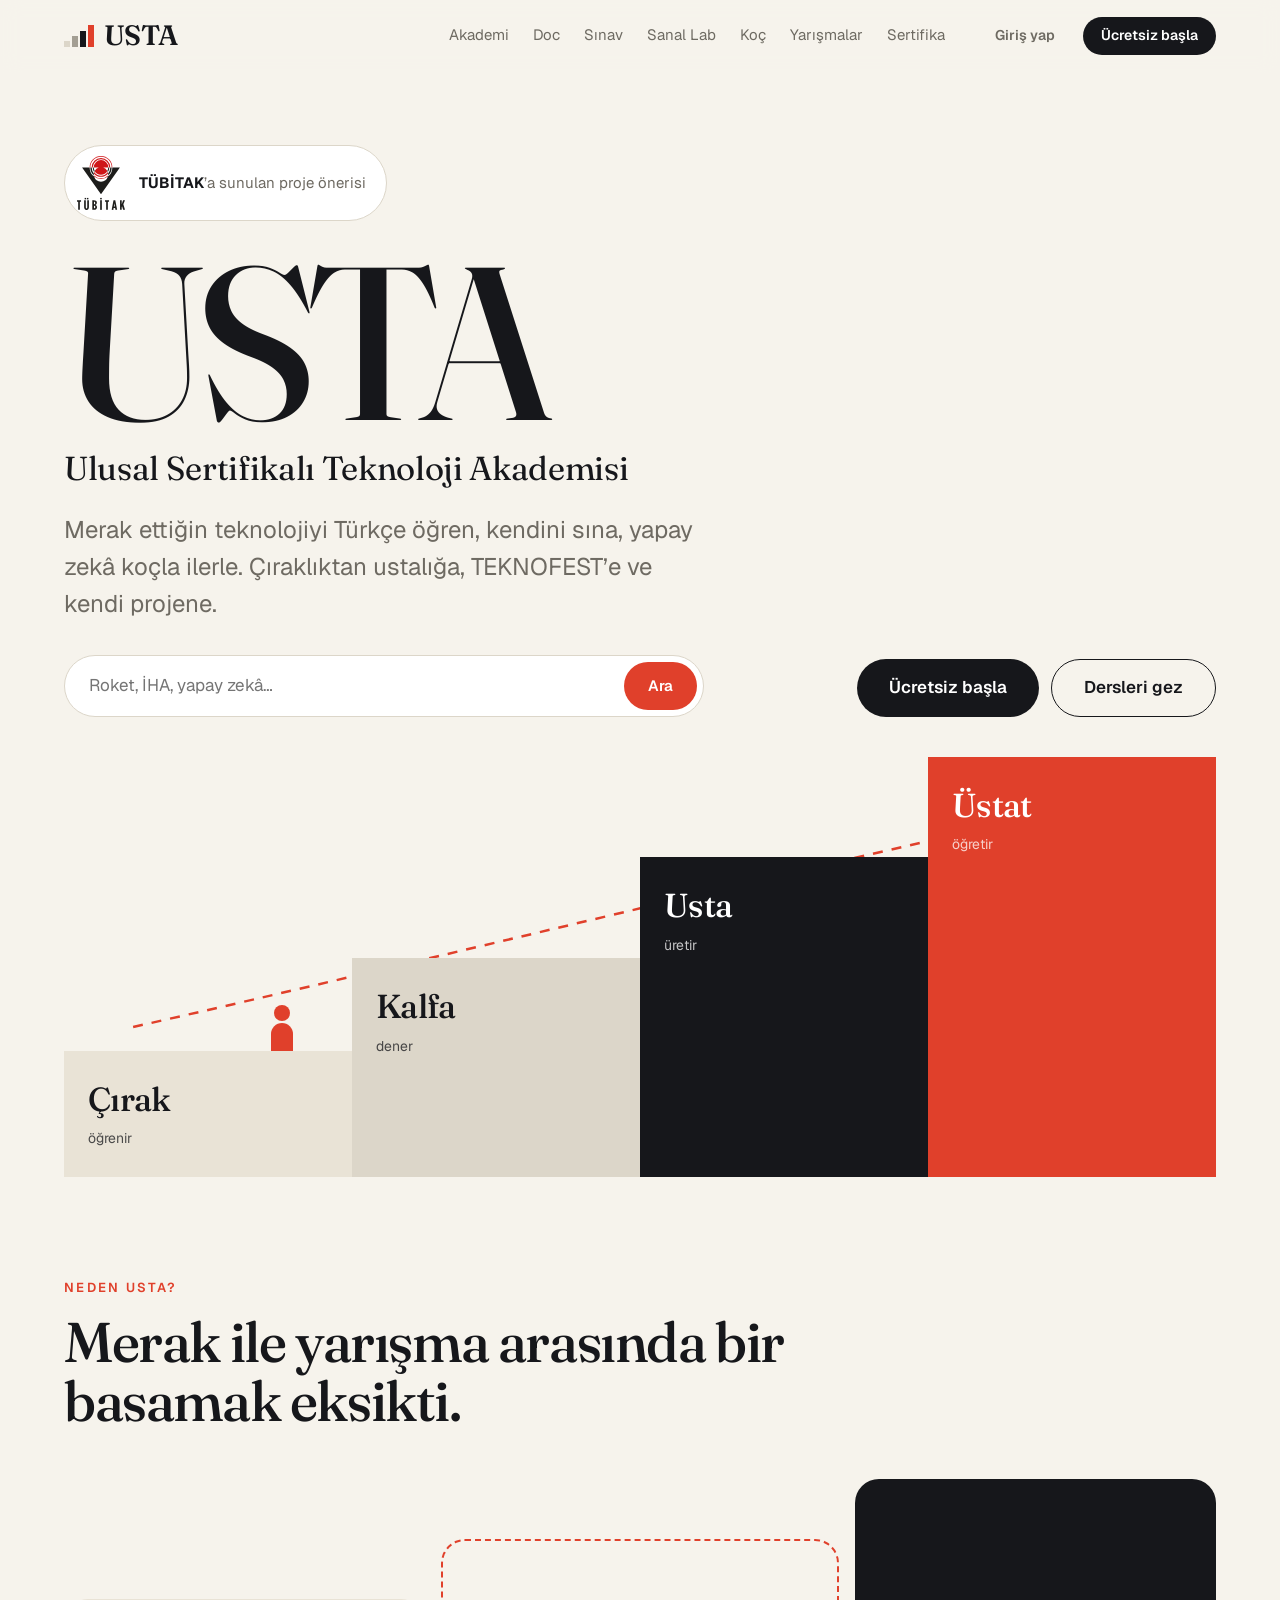
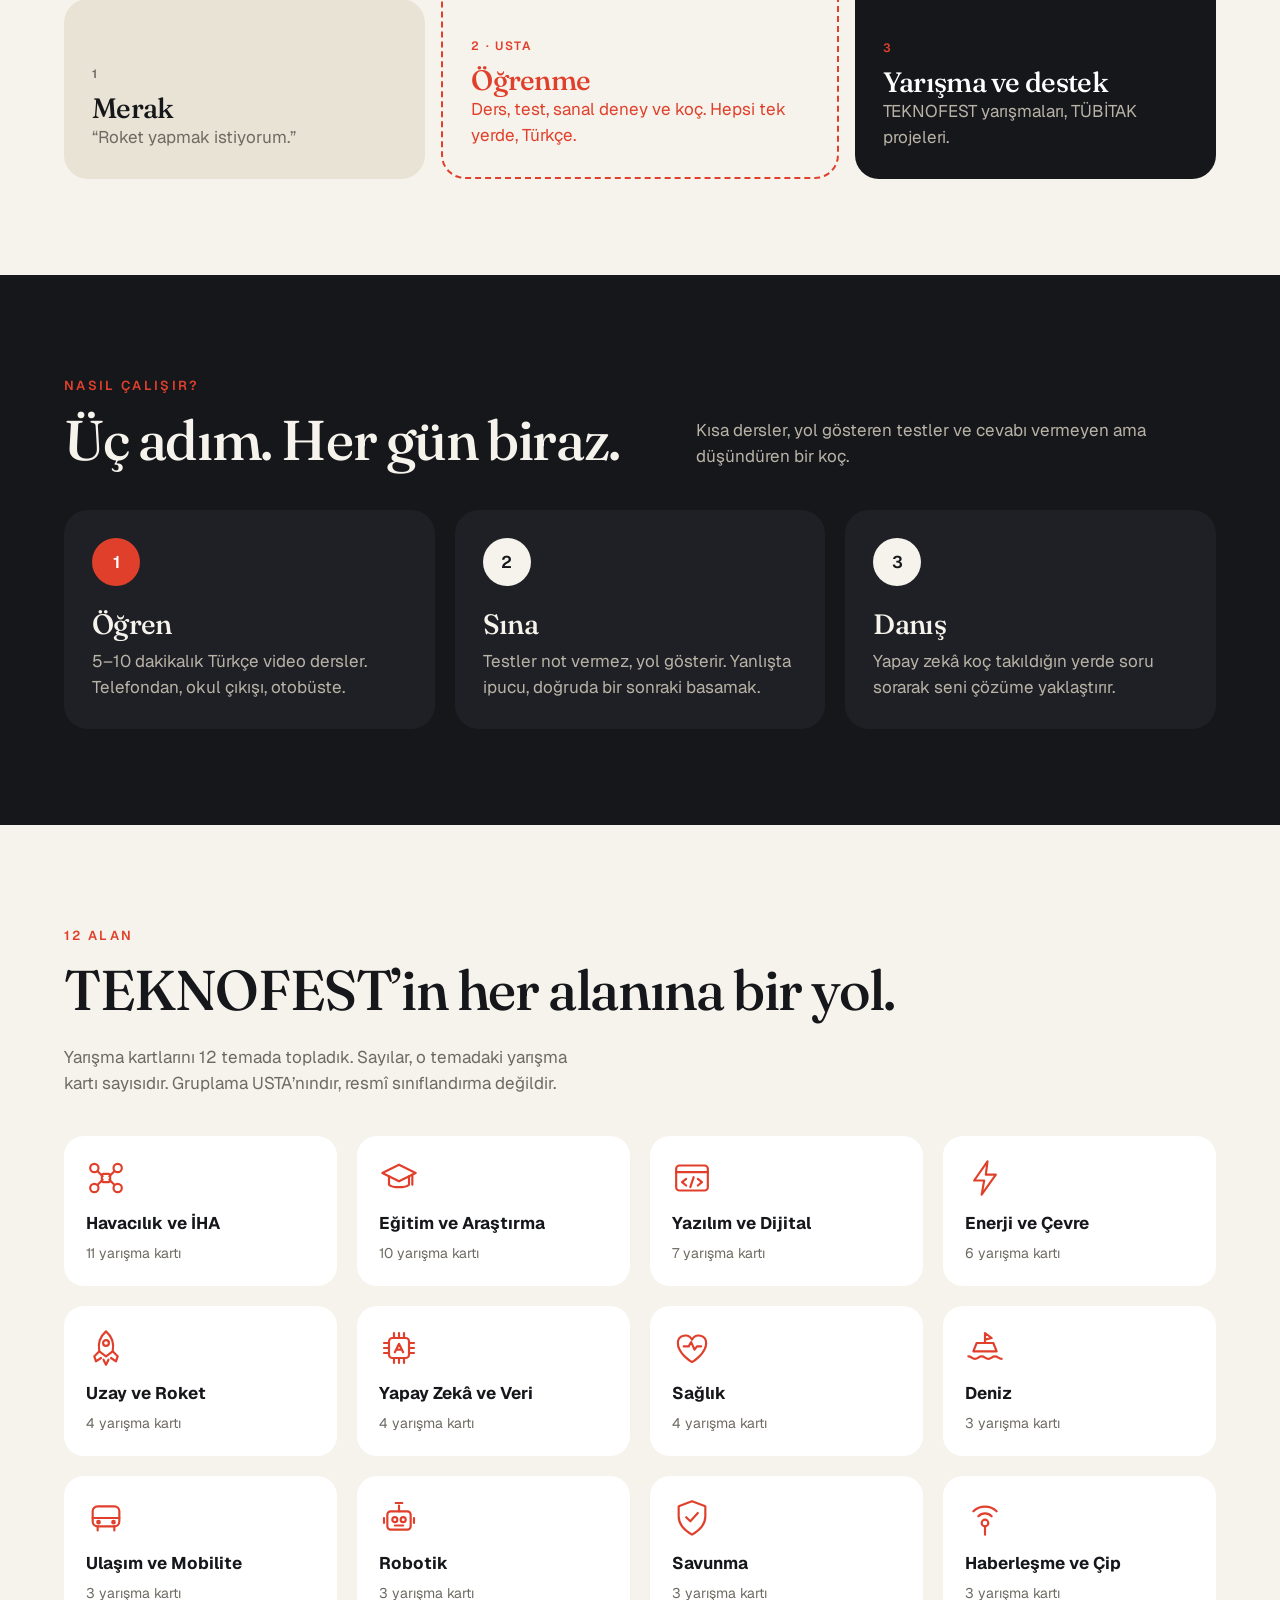
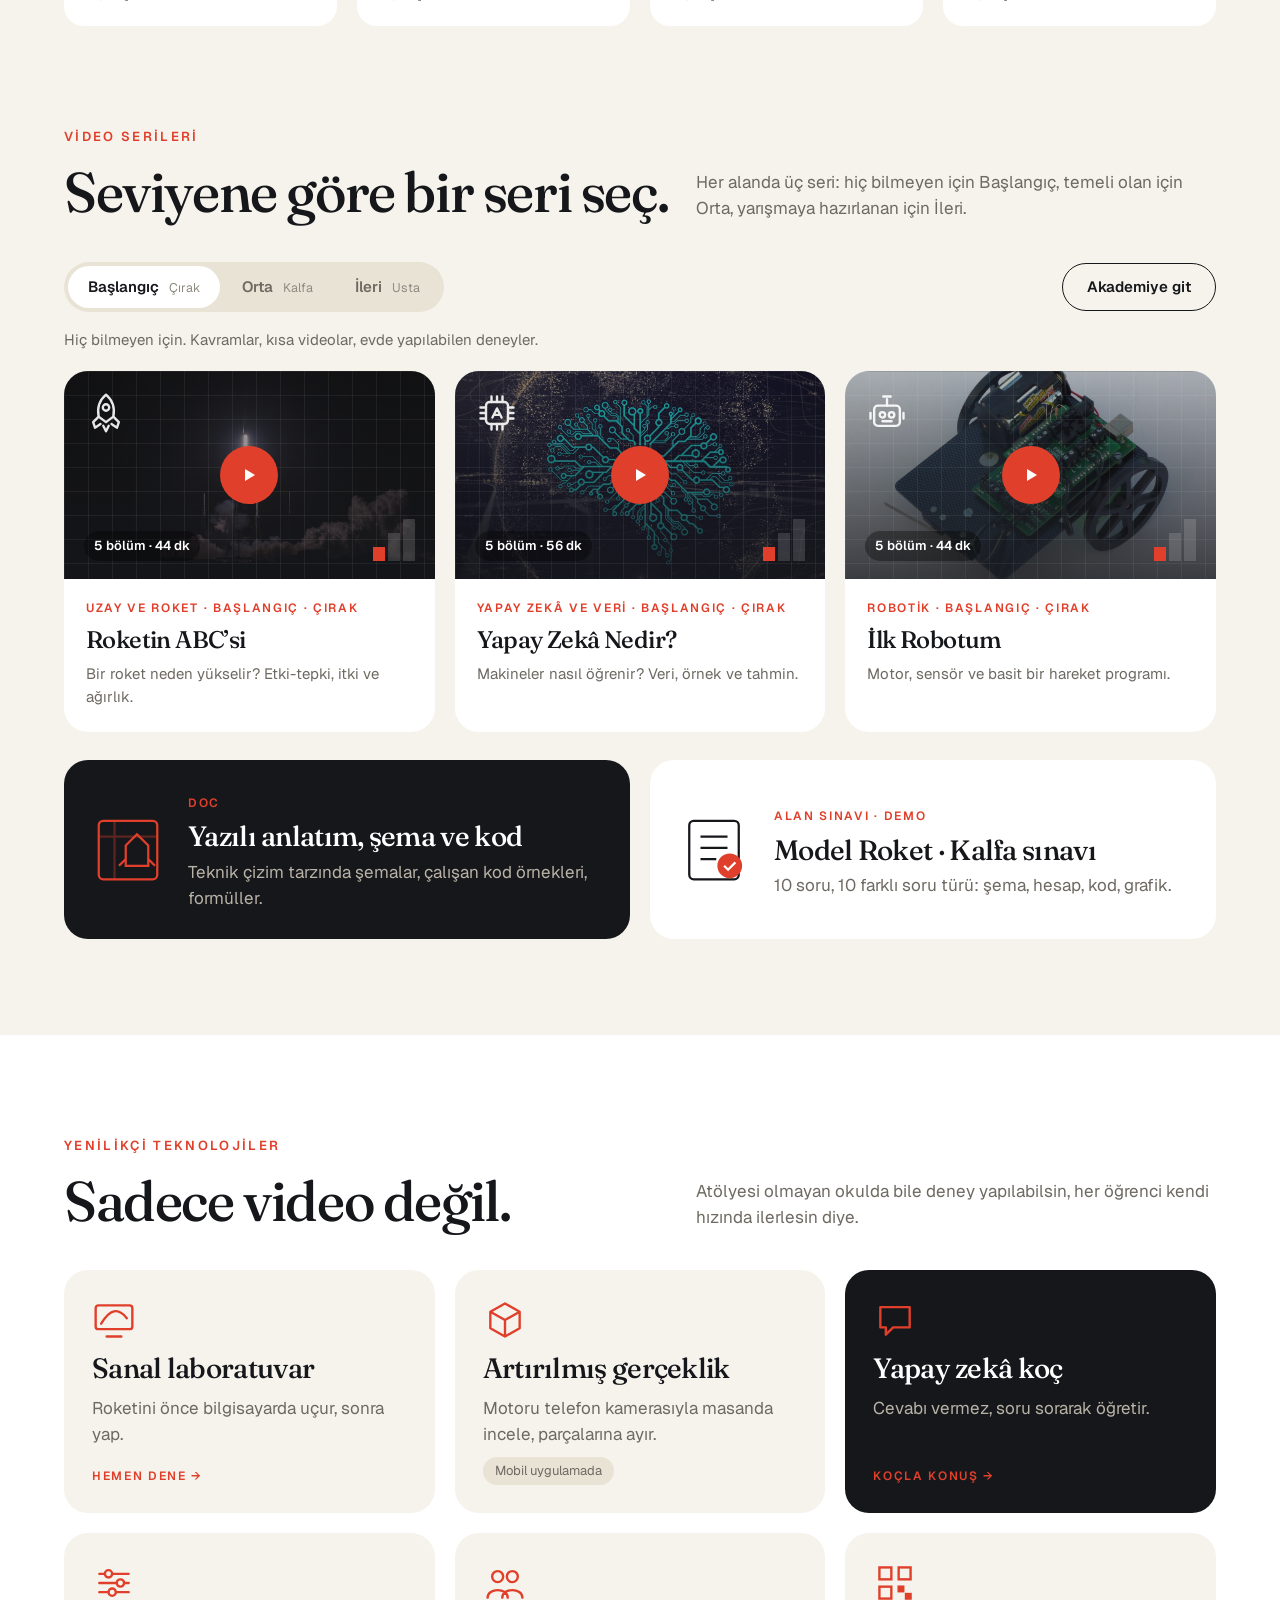
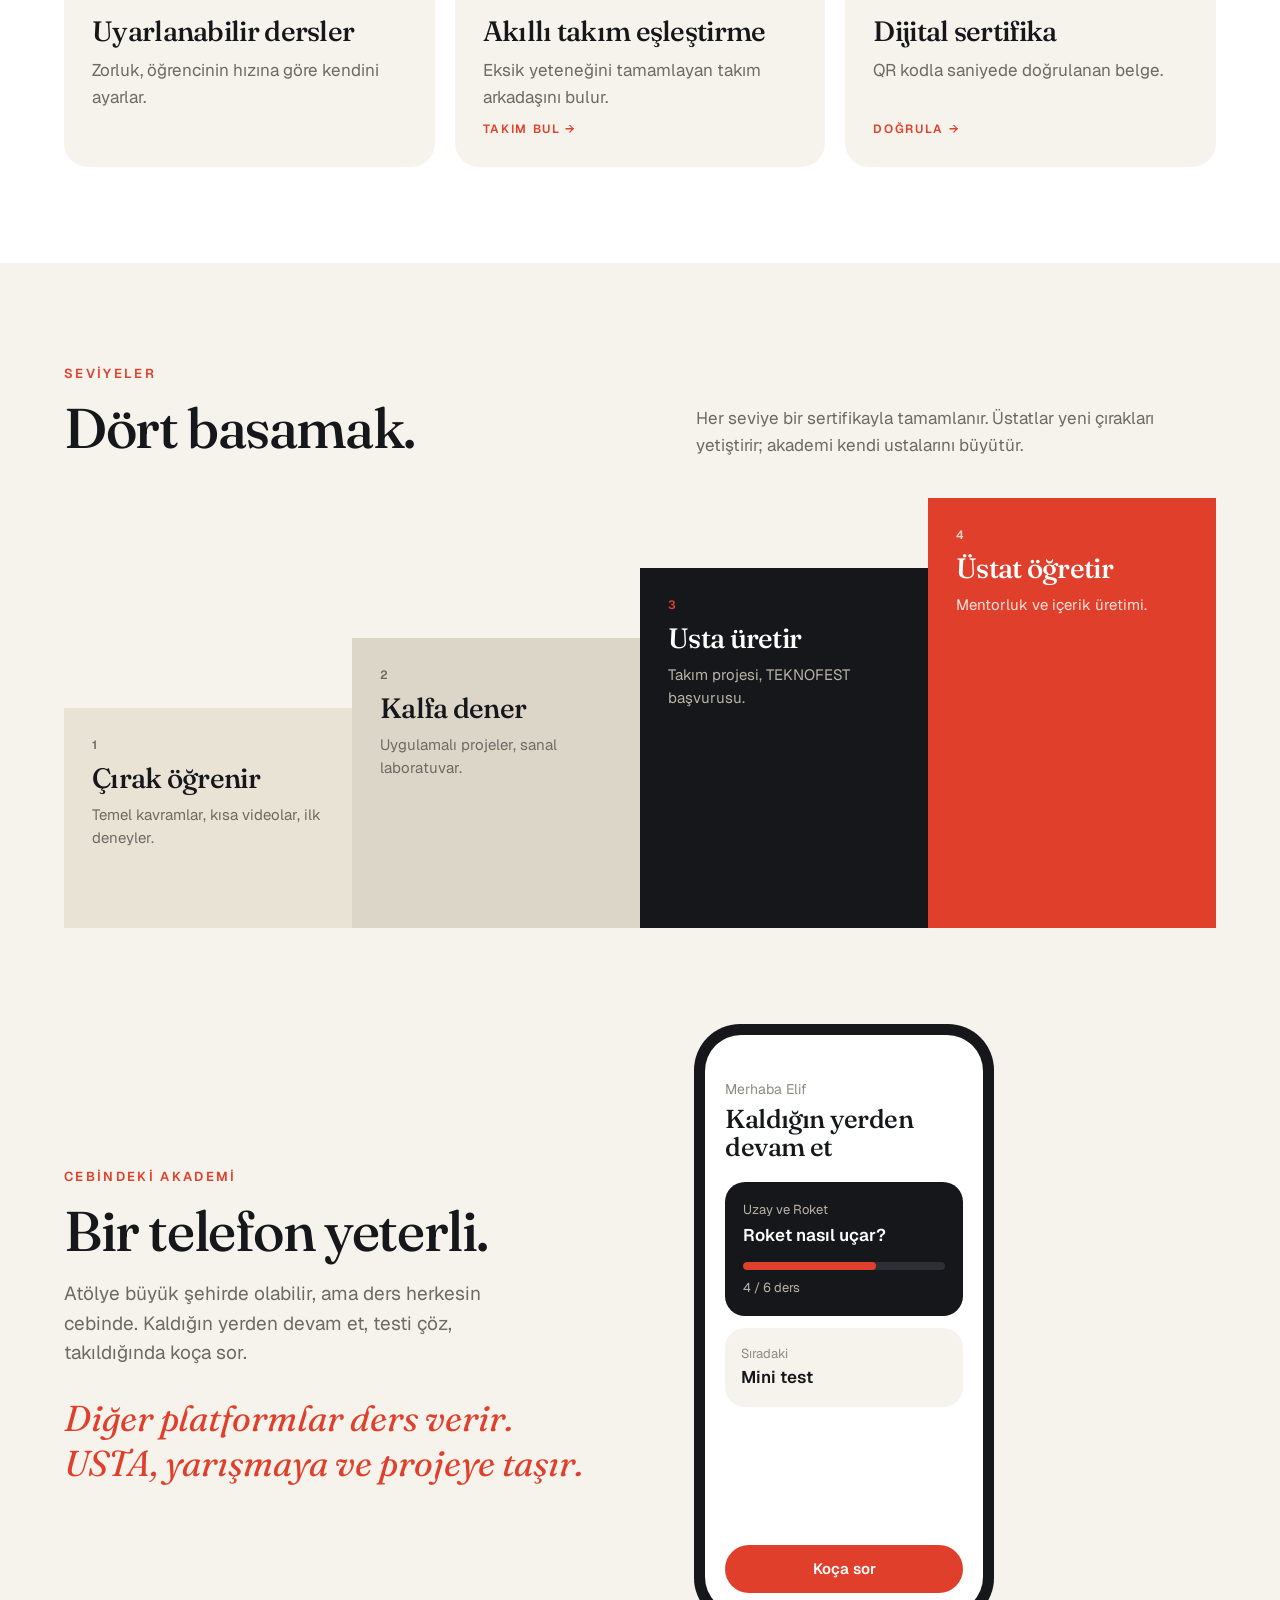
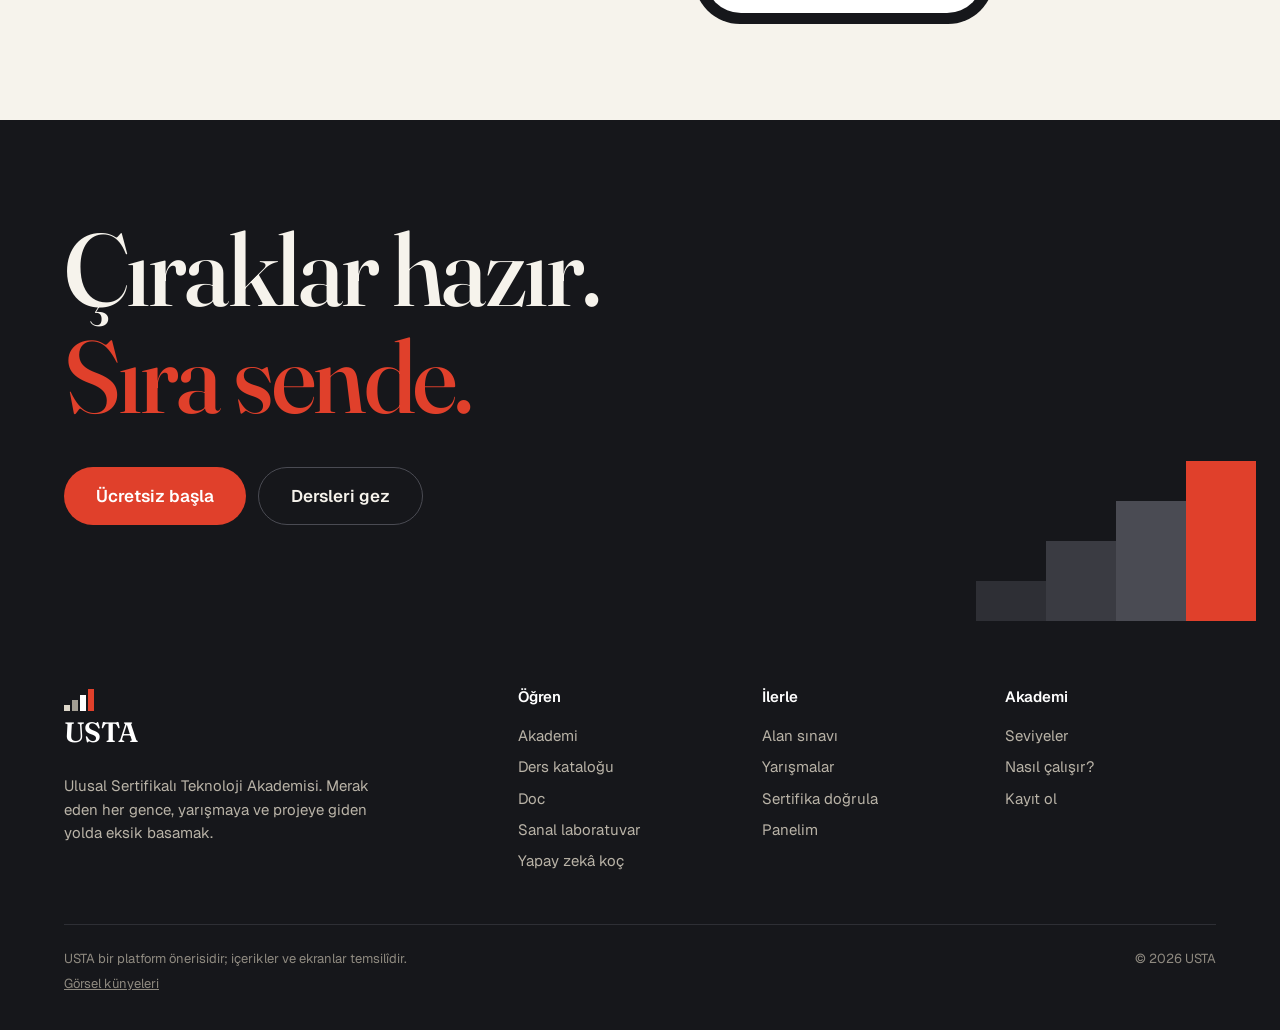
==== commit 73cfd743: "Ana sayfaya TÜBİTAK logosu, derslere görseller Ders kartları, ders oynatıcısı ve akademi seri kapakl" ====
--- a/index.html
+++ b/index.html
@@ -24,6 +24,9 @@
   .levels .lv{padding:28px;display:flex;flex-direction:column;gap:8px}
   @media (max-width:960px){.tech{grid-template-columns:1fr 1fr}.demo{grid-template-columns:1fr}.demo .phones{justify-content:center}.levels{grid-template-columns:1fr 1fr}.gap{grid-template-columns:1fr}}
   @media (max-width:600px){.tech{grid-template-columns:1fr}.levels{grid-template-columns:1fr}.levels .lv{min-height:auto!important}}
+  .tubitak{display:inline-flex;align-items:center;gap:14px;padding:10px 20px 10px 12px;background:var(--white);border:1px solid var(--line, #DCD6C9);border-radius:999px;margin-bottom:28px;font-size:15px;color:var(--muted)}
+  .tubitak b{color:var(--ink);font-weight:700}
+  .tubitak img{width:48px;height:auto;display:block}
 </style>
 </head>
 <body>
@@ -32,6 +35,7 @@
 <main>
 <section class="hero">
   <div class="wrap">
+    <div class="tubitak"><img src="assets/img/tubitak.svg" alt="TÜBİTAK logosu" width="54" height="60"><span><b>TÜBİTAK</b>’a sunulan proje önerisi</span></div>
     <h1 class="serif">USTA</h1>
     <div class="row">
       <div>
--- a/assets/css/style.css
+++ b/assets/css/style.css
@@ -105,11 +105,11 @@
 .tile .ic{width:40px;height:40px;color:var(--red)}
 .course{background:var(--white);border-radius:var(--radius);overflow:hidden;display:flex;flex-direction:column;transition:transform .2s, box-shadow .2s}
 .course:hover{transform:translateY(-4px);box-shadow:0 16px 40px rgba(22,23,27,.08)}
-.course .thumb{height:150px;position:relative;display:flex;align-items:flex-end;padding:18px;color:var(--white)}
+.course .thumb{height:170px;position:relative;background-size:cover;background-position:center;display:flex;align-items:flex-end;padding:18px;color:var(--white)}
 .course .thumb svg{position:absolute;right:18px;top:18px;width:56px;height:56px;opacity:.95}
 .course .body{padding:22px 22px 24px;display:flex;flex-direction:column;gap:8px;flex:1}
 .course .meta{display:flex;gap:14px;font-size:13px;color:var(--muted-2);margin-top:auto;padding-top:10px}
-.lv-cirak{background:var(--muted-3)}.lv-kalfa{background:var(--muted)}.lv-usta{background:var(--ink)}.lv-ustat{background:var(--red)}
+.lv-cirak{background-color:var(--muted-3)}.lv-kalfa{background-color:var(--muted)}.lv-usta{background-color:var(--ink)}.lv-ustat{background-color:var(--red)}
 .quote{font-family:var(--serif);font-style:italic;font-size:clamp(24px,3vw,36px);line-height:1.25;color:var(--red)}
 
 /* footer */
@@ -165,9 +165,9 @@
 /* video serileri */
 .series{background:var(--white);border-radius:var(--radius);overflow:hidden;display:flex;flex-direction:column;transition:transform .2s, box-shadow .2s;text-align:left}
 .series:hover{transform:translateY(-4px);box-shadow:0 16px 40px rgba(22,23,27,.08)}
-.series .cover{aspect-ratio:16/9;position:relative;color:#fff;overflow:hidden;background:var(--ink)}
+.series .cover{aspect-ratio:16/9;position:relative;color:#fff;overflow:hidden;background:var(--ink);background-size:cover;background-position:center}
 .series .cover::before{content:'';position:absolute;inset:0;background-image:linear-gradient(rgba(255,255,255,.06) 1px,transparent 1px),linear-gradient(90deg,rgba(255,255,255,.06) 1px,transparent 1px);background-size:24px 24px}
-.series .cover-cirak{background:#5A5B62}.series .cover-kalfa{background:var(--dark-2)}.series .cover-usta{background:var(--ink)}
+.series .cover-cirak{background-color:#5A5B62}.series .cover-kalfa{background-color:var(--dark-2)}.series .cover-usta{background-color:var(--ink)}
 .series .cover .ci{position:absolute;left:20px;top:20px;width:44px;height:44px;opacity:.9}
 .series .cover .ep{position:absolute;left:20px;bottom:18px;font-size:13px;font-weight:600;background:rgba(0,0,0,.35);padding:5px 10px;border-radius:999px}
 .series .cover .play{position:absolute;left:50%;top:50%;transform:translate(-50%,-50%);width:58px;height:58px;border-radius:50%;background:var(--red);display:flex;align-items:center;justify-content:center;transition:transform .2s}
